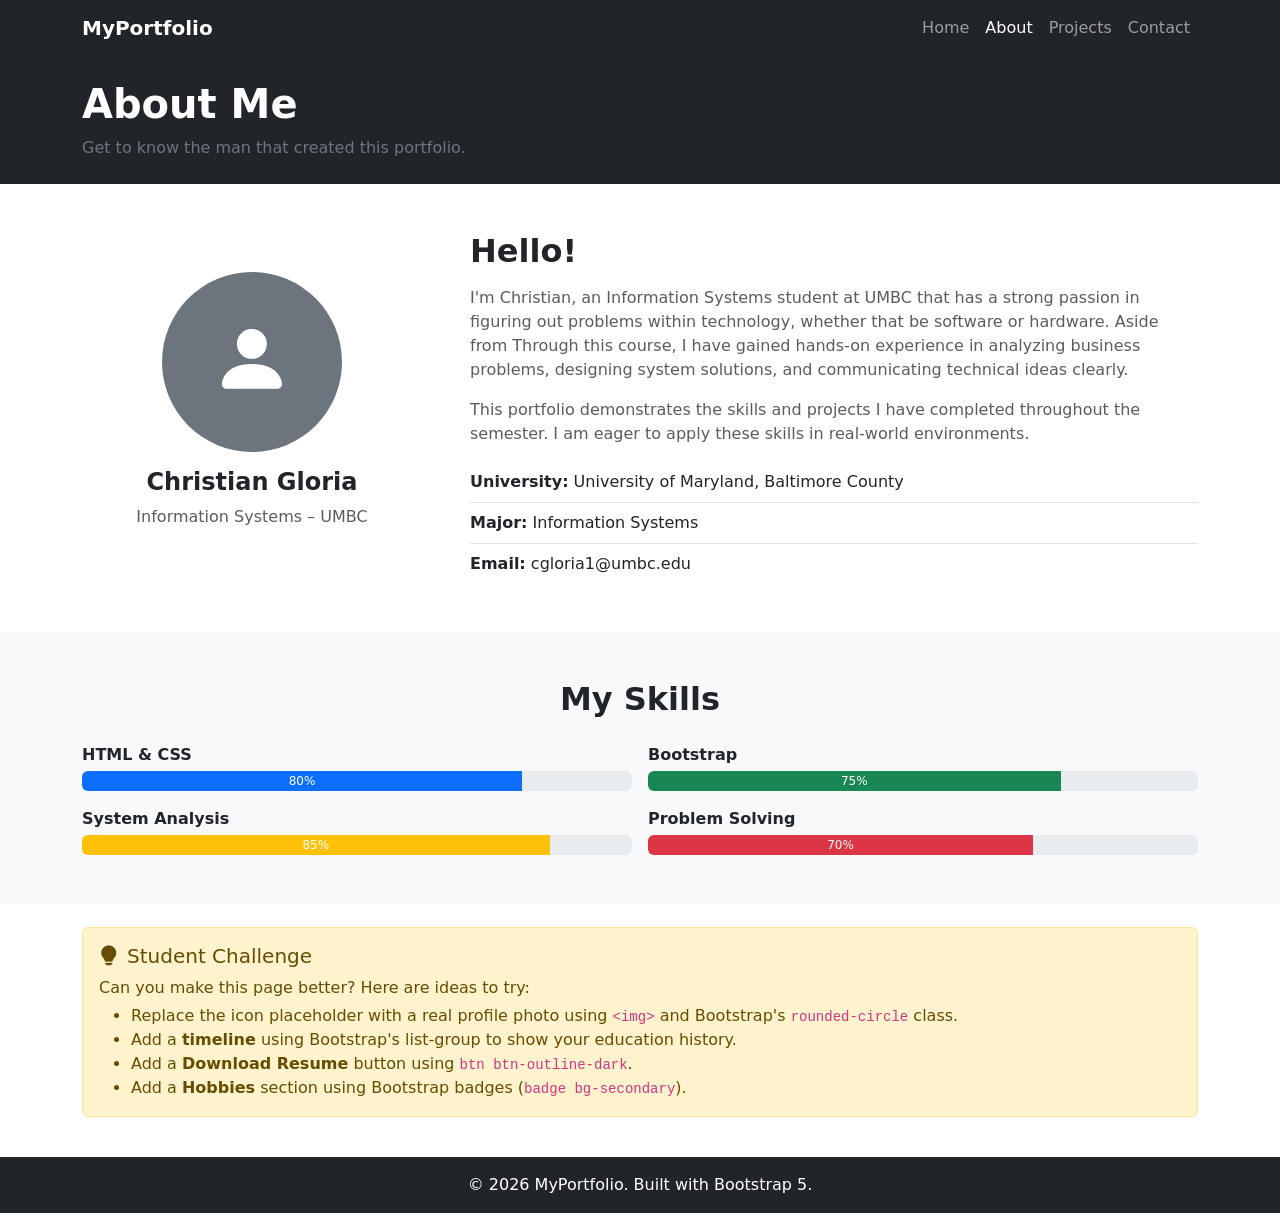
==== about.html @ 20e2e07e "Updated files" ====
<!DOCTYPE html>
<html lang="en">
<head>
  <meta charset="UTF-8" />
  <meta name="viewport" content="width=device-width, initial-scale=1.0" />
  <title>My Portfolio – About</title>
  <link href="https://cdn.jsdelivr.net/npm/bootstrap@5.3.3/dist/css/bootstrap.min.css" rel="stylesheet" />
  <link href="https://cdn.jsdelivr.net/npm/bootstrap-icons@1.11.3/font/bootstrap-icons.min.css" rel="stylesheet" />
</head>
<body>

  <!-- Navigation -->
  <nav class="navbar navbar-expand-lg navbar-dark bg-dark">
    <div class="container">
      <a class="navbar-brand fw-bold" href="index.html">MyPortfolio</a>
      <button class="navbar-toggler" type="button" data-bs-toggle="collapse" data-bs-target="#navMenu">
        <span class="navbar-toggler-icon"></span>
      </button>
      <div class="collapse navbar-collapse" id="navMenu">
        <ul class="navbar-nav ms-auto">
          <li class="nav-item"><a class="nav-link" href="index.html">Home</a></li>
          <li class="nav-item"><a class="nav-link active" href="about.html">About</a></li>
          <li class="nav-item"><a class="nav-link" href="projects.html">Projects</a></li>
          <li class="nav-item"><a class="nav-link" href="contact.html">Contact</a></li>
        </ul>
      </div>
    </div>
  </nav>

  <!-- Page Header -->
  <section class="bg-dark text-white py-4">
    <div class="container">
      <h1 class="fw-bold">About Me</h1>
      <p class="text-secondary mb-0">Get to know the man that created this portfolio.</p>
    </div>
  </section>

  <!-- About Content -->
  <section class="py-5">
    <div class="container">
      <div class="row align-items-center g-5">

        <!-- Profile Photo Placeholder -->
        <div class="col-md-4 text-center">
          <div class="bg-secondary rounded-circle d-inline-flex align-items-center justify-content-center" style="width:180px; height:180px;">
            <i class="bi bi-person-fill text-white" style="font-size:5rem;"></i>
          </div>
          <h4 class="mt-3 fw-bold">Christian Gloria</h4>
          <p class="text-muted">Information Systems – UMBC</p>
        </div>

        <!-- Bio -->
        <div class="col-md-8">
          <h2 class="fw-bold mb-3">Hello!</h2>
          <p class="text-muted">
            I'm Christian, an Information Systems student at UMBC that has a strong passion in figuring out problems within technology, whether that be software or hardware. Aside from Through this course,
            I have gained hands-on experience in analyzing business problems, designing system solutions,
            and communicating technical ideas clearly.
          </p>
          <p class="text-muted">
            This portfolio demonstrates the skills and projects I have completed throughout the semester.
            I am eager to apply these skills in real-world environments.
          </p>

          <!-- Info List -->
          <ul class="list-group list-group-flush mt-3">
            <li class="list-group-item px-0"><strong>University:</strong> University of Maryland, Baltimore County</li>
            <li class="list-group-item px-0"><strong>Major:</strong> Information Systems</li>
            <li class="list-group-item px-0"><strong>Email:</strong> cgloria1@umbc.edu</li>
          </ul>
        </div>
      </div>
    </div>
  </section>

  <!-- Skills Section -->
  <section class="bg-light py-5">
    <div class="container">
      <h2 class="text-center fw-bold mb-4">My Skills</h2>
      <div class="row g-3">
        <div class="col-md-6">
          <p class="mb-1 fw-semibold">HTML & CSS</p>
          <div class="progress" style="height:20px;">
            <div class="progress-bar bg-primary" style="width:80%">80%</div>
          </div>
        </div>
        <div class="col-md-6">
          <p class="mb-1 fw-semibold">Bootstrap</p>
          <div class="progress" style="height:20px;">
            <div class="progress-bar bg-success" style="width:75%">75%</div>
          </div>
        </div>
        <div class="col-md-6">
          <p class="mb-1 fw-semibold">System Analysis</p>
          <div class="progress" style="height:20px;">
            <div class="progress-bar bg-warning" style="width:85%">85%</div>
          </div>
        </div>
        <div class="col-md-6">
          <p class="mb-1 fw-semibold">Problem Solving</p>
          <div class="progress" style="height:20px;">
            <div class="progress-bar bg-danger" style="width:70%">70%</div>
          </div>
        </div>
      </div>
    </div>
  </section>

  <!-- Challenge Box -->
  <section class="py-4">
    <div class="container">
      <div class="alert alert-warning" role="alert">
        <h5 class="alert-heading"><i class="bi bi-lightbulb-fill me-2"></i>Student Challenge</h5>
        <p class="mb-1">Can you make this page better? Here are ideas to try:</p>
        <ul class="mb-0">
          <li>Replace the icon placeholder with a real profile photo using <code>&lt;img&gt;</code> and Bootstrap's <code>rounded-circle</code> class.</li>
          <li>Add a <strong>timeline</strong> using Bootstrap's list-group to show your education history.</li>
          <li>Add a <strong>Download Resume</strong> button using <code>btn btn-outline-dark</code>.</li>
          <li>Add a <strong>Hobbies</strong> section using Bootstrap badges (<code>badge bg-secondary</code>).</li>
        </ul>
      </div>
    </div>
  </section>

  <!-- Footer -->
  <footer class="bg-dark text-white text-center py-3">
    <p class="mb-0">&copy; 2026 MyPortfolio. Built with Bootstrap 5.</p>
  </footer>

  <script src="https://cdn.jsdelivr.net/npm/bootstrap@5.3.3/dist/js/bootstrap.bundle.min.js"></script>
</body>
</html>
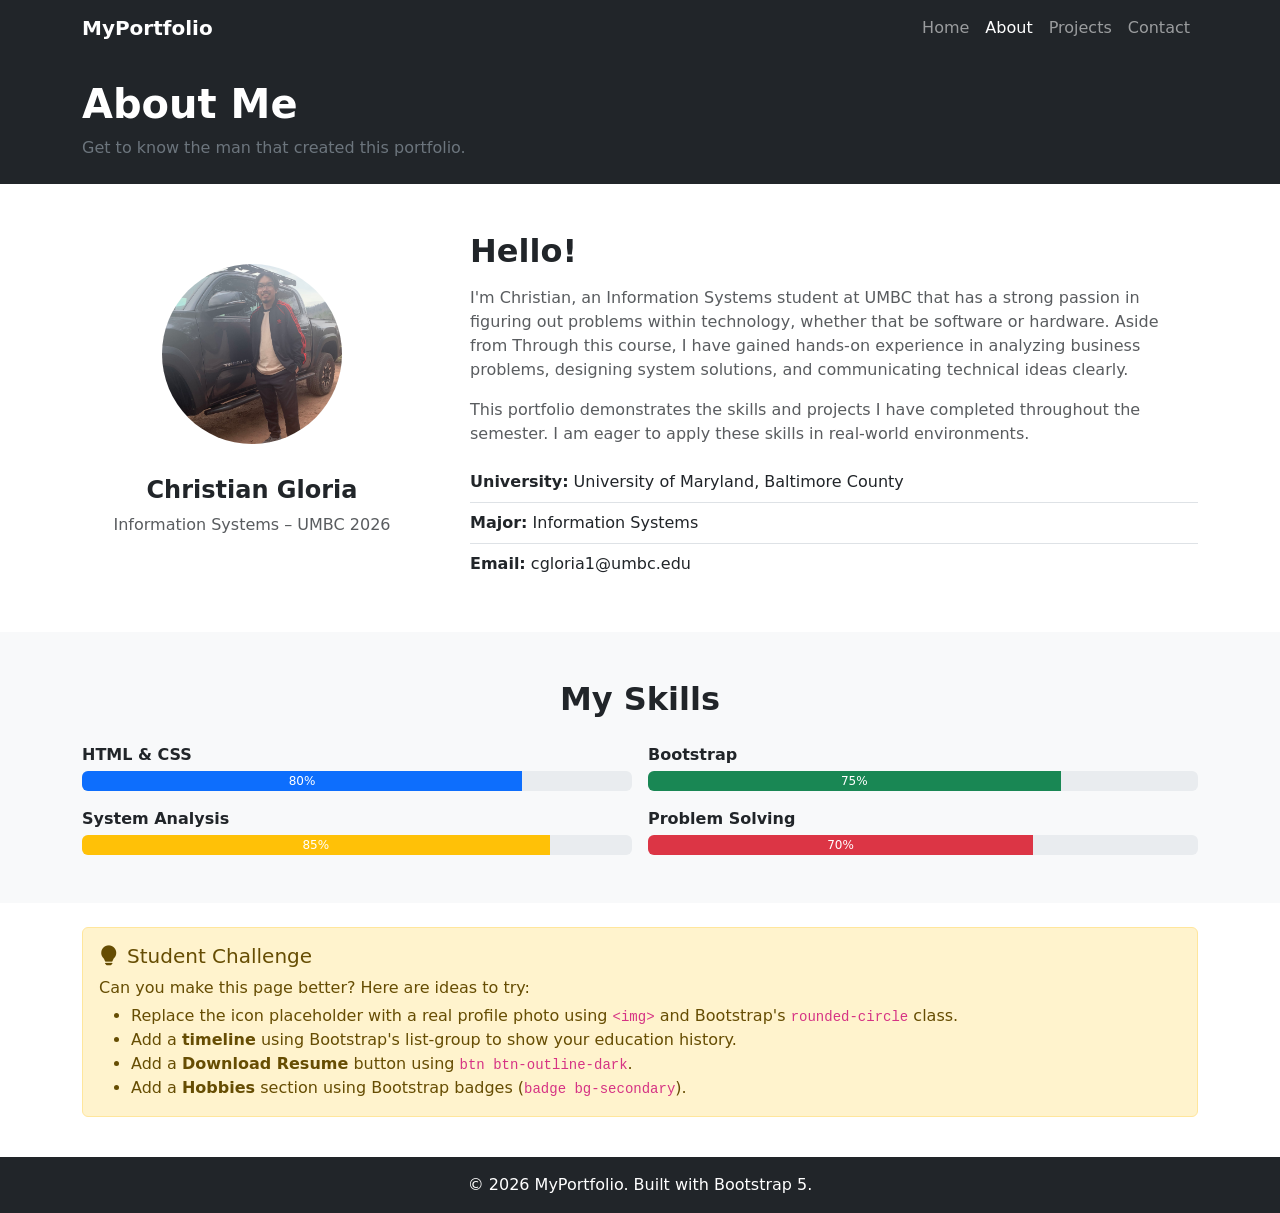
==== commit 045aff5d: "update" ====
--- a/about.html
+++ b/about.html
@@ -42,11 +42,10 @@
 
         <!-- Profile Photo Placeholder -->
         <div class="col-md-4 text-center">
-          <div class="bg-secondary rounded-circle d-inline-flex align-items-center justify-content-center" style="width:180px; height:180px;">
-            <i class="bi bi-person-fill text-white" style="font-size:5rem;"></i>
-          </div>
+          <img src="IMG_6733.jpg" alt="Christian Gloria" class="rounded-circle mb-3"
+               style="width:180px; height:180px; object-fit:cover; border:5px solid var(--latte);">
           <h4 class="mt-3 fw-bold">Christian Gloria</h4>
-          <p class="text-muted">Information Systems – UMBC</p>
+          <p class="text-muted">Information Systems – UMBC 2026</p>
         </div>
 
         <!-- Bio -->
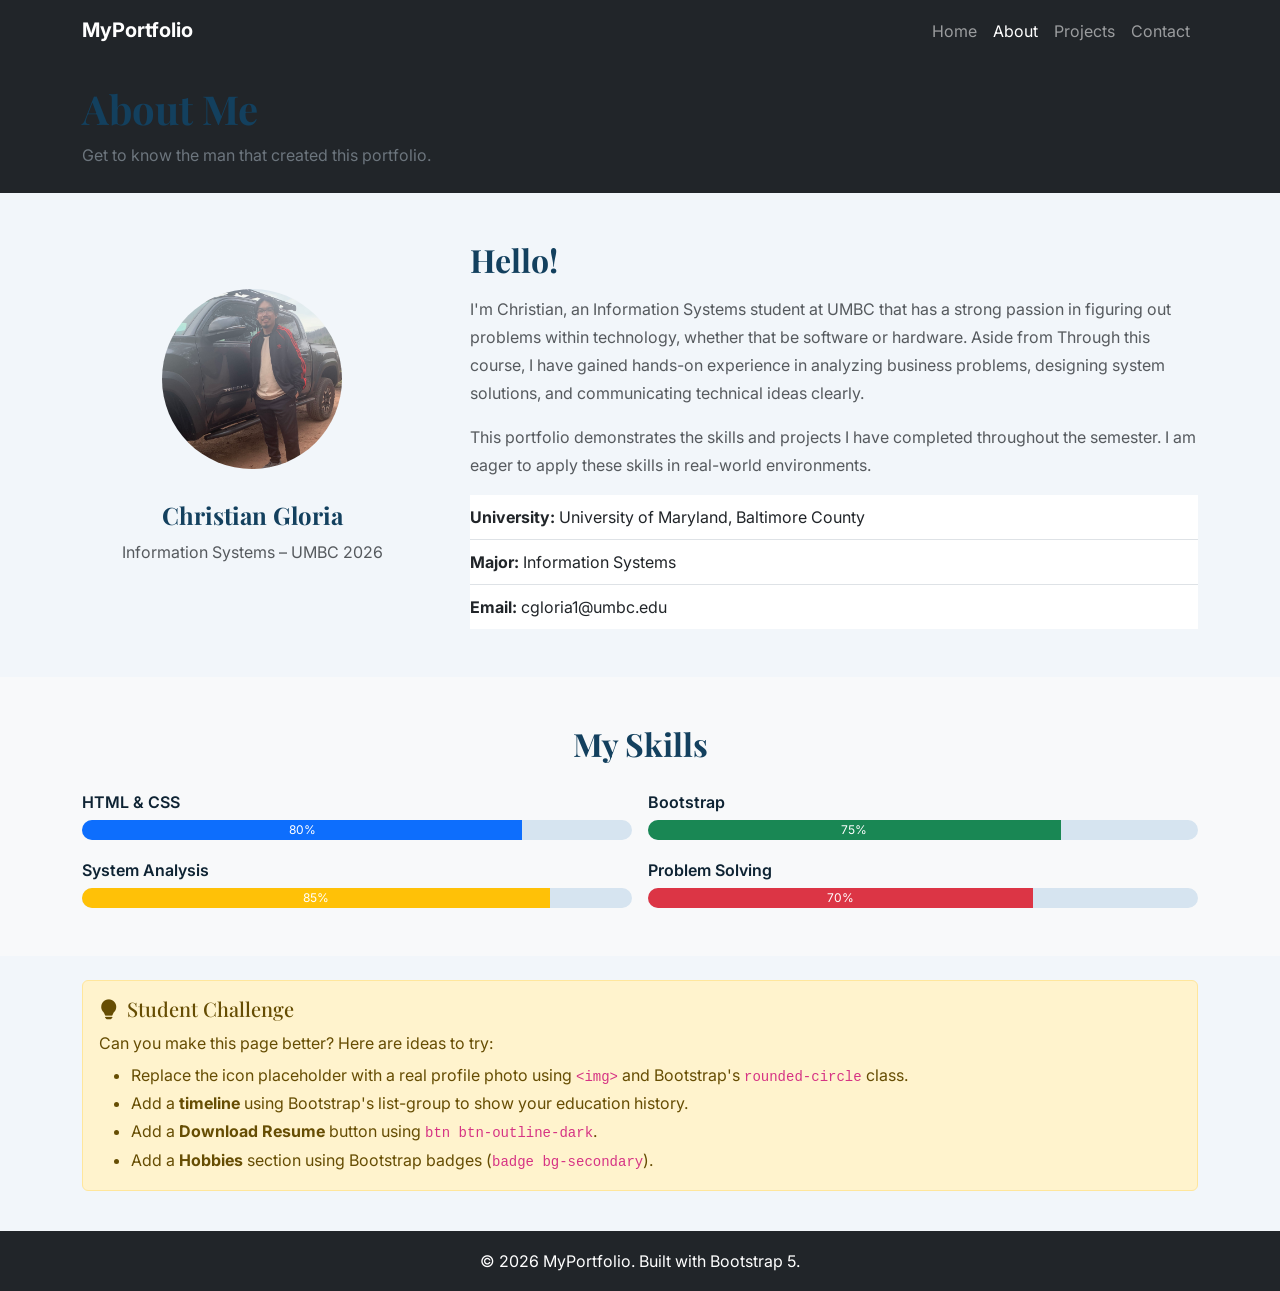
==== commit aa420e63: "add style.css" ====
--- a/about.html
+++ b/about.html
@@ -6,6 +6,7 @@
   <title>My Portfolio – About</title>
   <link href="https://cdn.jsdelivr.net/npm/bootstrap@5.3.3/dist/css/bootstrap.min.css" rel="stylesheet" />
   <link href="https://cdn.jsdelivr.net/npm/bootstrap-icons@1.11.3/font/bootstrap-icons.min.css" rel="stylesheet" />
+  <link href="style.css" rel="stylesheet" />
 </head>
 <body>
 
--- a/style.css
+++ b/style.css
@@ -0,0 +1,241 @@
+@import url('https://fonts.googleapis.com/css2?family=Playfair+Display:wght@400;600;700&family=Inter:wght@300;400;500;600&display=swap');
+
+:root {
+  --mist:        #F2F6FA;
+  --foam:        #D6E4F0;
+  --wave:        #5A9BC8;
+  --ocean:       #2A6F97;
+  --deep:        #13405E;
+  --text-dark:   #0E2333;
+  --text-muted:  #5A7A8A;
+  --border-cool: #96C4D4;
+}
+
+/* ── Base ── */
+body {
+  background-color: var(--mist);
+  color: var(--text-dark);
+  font-family: 'Inter', sans-serif;
+  line-height: 1.75;
+}
+h1, h2, h3, h4, h5, h6 {
+  font-family: 'Playfair Display', serif;
+  color: var(--deep);
+}
+a { transition: color 0.2s; }
+
+/* ── Navbar ── */
+.navbar-coffee {
+  background-color: var(--deep);
+  padding: 0.85rem 0;
+}
+.navbar-coffee .navbar-brand {
+  color: var(--foam) !important;
+  font-family: 'Playfair Display', serif;
+  font-size: 1.35rem;
+  letter-spacing: 0.3px;
+}
+.navbar-coffee .nav-link {
+  color: rgba(214, 228, 240, 0.85) !important;
+  font-weight: 500;
+  font-size: 0.93rem;
+  padding: 0.38rem 0.9rem !important;
+  border-radius: 20px;
+  transition: all 0.2s;
+}
+.navbar-coffee .nav-link:hover,
+.navbar-coffee .nav-link.active {
+  color: var(--wave) !important;
+  background-color: rgba(90, 155, 200, 0.15);
+}
+.navbar-coffee .navbar-toggler {
+  border: none;
+  box-shadow: none;
+}
+
+/* ── Buttons ── */
+.btn-coffee {
+  background-color: var(--ocean);
+  border: 2px solid var(--ocean);
+  color: #fff;
+  border-radius: 30px;
+  padding: 0.5rem 1.5rem;
+  font-weight: 600;
+}
+.btn-coffee:hover, .btn-coffee:focus {
+  background-color: var(--deep);
+  border-color: var(--deep);
+  color: #fff;
+}
+.btn-outline-coffee {
+  background: transparent;
+  border: 2px solid var(--ocean);
+  color: var(--ocean);
+  border-radius: 30px;
+  padding: 0.5rem 1.5rem;
+  font-weight: 600;
+}
+.btn-outline-coffee:hover, .btn-outline-coffee:focus {
+  background-color: var(--ocean);
+  border-color: var(--ocean);
+  color: #fff;
+}
+
+/* ── Hero ── */
+.hero-section {
+  background: linear-gradient(140deg, var(--foam) 0%, var(--mist) 68%);
+  padding: 5rem 0 4rem;
+  position: relative;
+  overflow: hidden;
+}
+.hero-section::after {
+  content: '';
+  position: absolute;
+  right: -80px;
+  top: -80px;
+  width: 360px;
+  height: 360px;
+  background: radial-gradient(circle, rgba(90,155,200,0.18) 0%, transparent 70%);
+  border-radius: 50%;
+  pointer-events: none;
+}
+
+/* ── Page Header ── */
+.page-header {
+  background: linear-gradient(135deg, var(--deep), var(--ocean));
+  padding: 3rem 0 2.5rem;
+}
+.page-header h1 {
+  color: var(--foam);
+  font-family: 'Playfair Display', serif;
+}
+.page-header p {
+  color: rgba(214, 228, 240, 0.72);
+  font-family: 'Inter', sans-serif;
+  margin-bottom: 0;
+}
+
+/* ── Cards ── */
+.card-warm {
+  background: #fff;
+  border: 1px solid var(--foam);
+  border-radius: 16px;
+  box-shadow: 0 2px 16px rgba(19, 64, 94, 0.06);
+  transition: transform 0.2s ease, box-shadow 0.2s ease;
+}
+.card-warm:hover {
+  transform: translateY(-4px);
+  box-shadow: 0 10px 32px rgba(19, 64, 94, 0.11);
+}
+.card-header-coffee {
+  background: linear-gradient(135deg, var(--deep), var(--ocean));
+  color: var(--foam);
+  border-radius: 15px 15px 0 0 !important;
+  padding: 1.2rem 1.5rem;
+}
+.card-header-coffee small { opacity: 0.75; }
+
+/* ── Section backgrounds ── */
+.bg-cream    { background-color: var(--mist); }
+.bg-latte    { background-color: var(--foam); }
+.bg-espresso { background-color: var(--deep); }
+
+/* ── Text helpers ── */
+.text-coffee     { color: var(--ocean); }
+.text-caramel    { color: var(--wave); }
+.text-espresso   { color: var(--deep); }
+.text-warm-muted { color: var(--text-muted); }
+
+/* ── Icon circles ── */
+.icon-circle {
+  width: 56px;
+  height: 56px;
+  border-radius: 50%;
+  background: var(--foam);
+  display: flex;
+  align-items: center;
+  justify-content: center;
+  font-size: 1.4rem;
+  color: var(--ocean);
+  flex-shrink: 0;
+}
+
+/* ── Skill tags ── */
+.skill-tag {
+  display: inline-block;
+  background: var(--foam);
+  color: var(--deep);
+  border-radius: 20px;
+  padding: 0.3rem 0.9rem;
+  font-size: 0.82rem;
+  font-weight: 500;
+}
+
+/* ── Progress bars ── */
+.progress {
+  background-color: var(--foam);
+  border-radius: 20px;
+}
+.progress-bar-coffee  { background-color: var(--ocean)  !important; }
+.progress-bar-caramel { background-color: var(--wave) !important; }
+
+/* ── Profile circle ── */
+.profile-circle {
+  border-radius: 50%;
+  background: linear-gradient(135deg, var(--wave), var(--ocean));
+  display: inline-flex;
+  align-items: center;
+  justify-content: center;
+  border: 5px solid var(--foam);
+}
+
+/* ── Timeline ── */
+.timeline-item {
+  border-left: 3px solid var(--wave);
+  padding-left: 1.5rem;
+  padding-bottom: 0.5rem;
+  position: relative;
+}
+.timeline-item::before {
+  content: '';
+  position: absolute;
+  left: -8px;
+  top: 6px;
+  width: 13px;
+  height: 13px;
+  background: var(--wave);
+  border-radius: 50%;
+  border: 2px solid var(--mist);
+}
+
+/* ── Form ── */
+.form-control:focus,
+.form-select:focus {
+  border-color: var(--wave);
+  box-shadow: 0 0 0 0.2rem rgba(90, 155, 200, 0.22);
+}
+.form-label {
+  color: var(--deep);
+  font-weight: 500;
+  font-size: 0.9rem;
+}
+
+/* ── Footer ── */
+footer {
+  background-color: var(--deep);
+  color: var(--foam);
+  padding: 2rem 0;
+}
+footer a {
+  color: var(--wave);
+  text-decoration: none;
+}
+footer a:hover { color: var(--foam); }
+
+/* ── List group overrides ── */
+.list-warm .list-group-item {
+  background: transparent;
+  border-color: var(--foam) !important;
+  padding-left: 0;
+  padding-right: 0;
+}
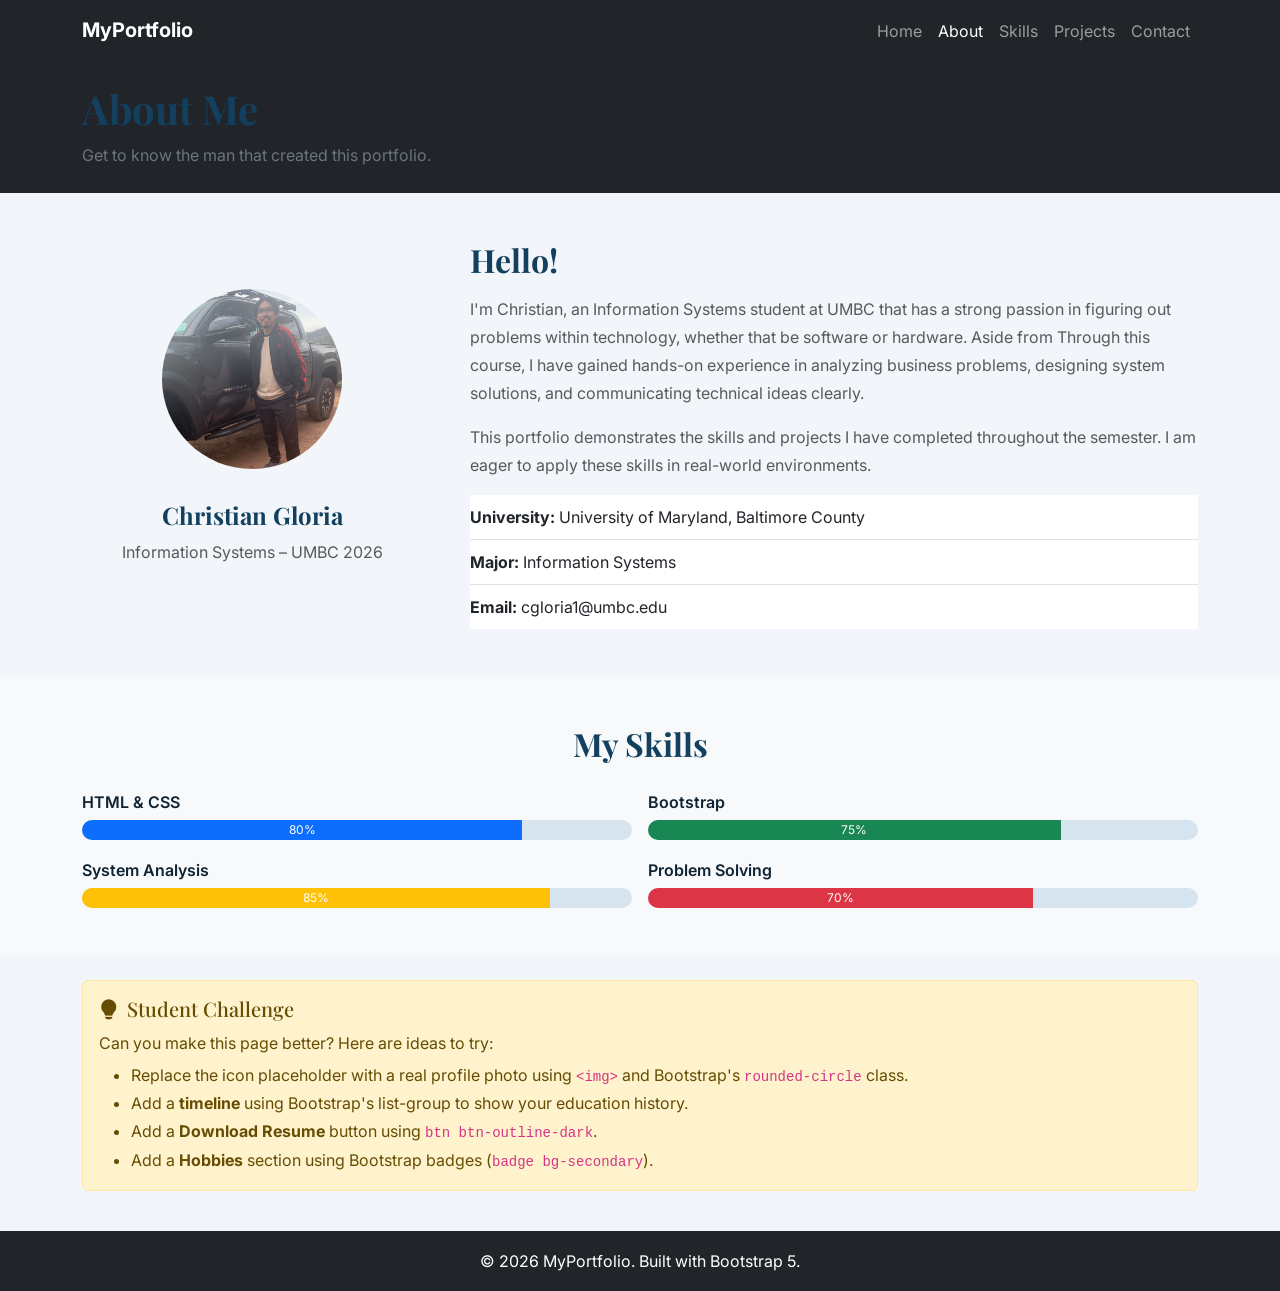
==== commit b476a525: "added skills.html" ====
--- a/about.html
+++ b/about.html
@@ -3,7 +3,7 @@
 <head>
   <meta charset="UTF-8" />
   <meta name="viewport" content="width=device-width, initial-scale=1.0" />
-  <title>My Portfolio – About</title>
+  <title>Christian Gloria - About</title>
   <link href="https://cdn.jsdelivr.net/npm/bootstrap@5.3.3/dist/css/bootstrap.min.css" rel="stylesheet" />
   <link href="https://cdn.jsdelivr.net/npm/bootstrap-icons@1.11.3/font/bootstrap-icons.min.css" rel="stylesheet" />
   <link href="style.css" rel="stylesheet" />
@@ -21,6 +21,7 @@
         <ul class="navbar-nav ms-auto">
           <li class="nav-item"><a class="nav-link" href="index.html">Home</a></li>
           <li class="nav-item"><a class="nav-link active" href="about.html">About</a></li>
+            <li class="nav-item"><a class="nav-link" href="skills.html">Skills</a></li>
           <li class="nav-item"><a class="nav-link" href="projects.html">Projects</a></li>
           <li class="nav-item"><a class="nav-link" href="contact.html">Contact</a></li>
         </ul>
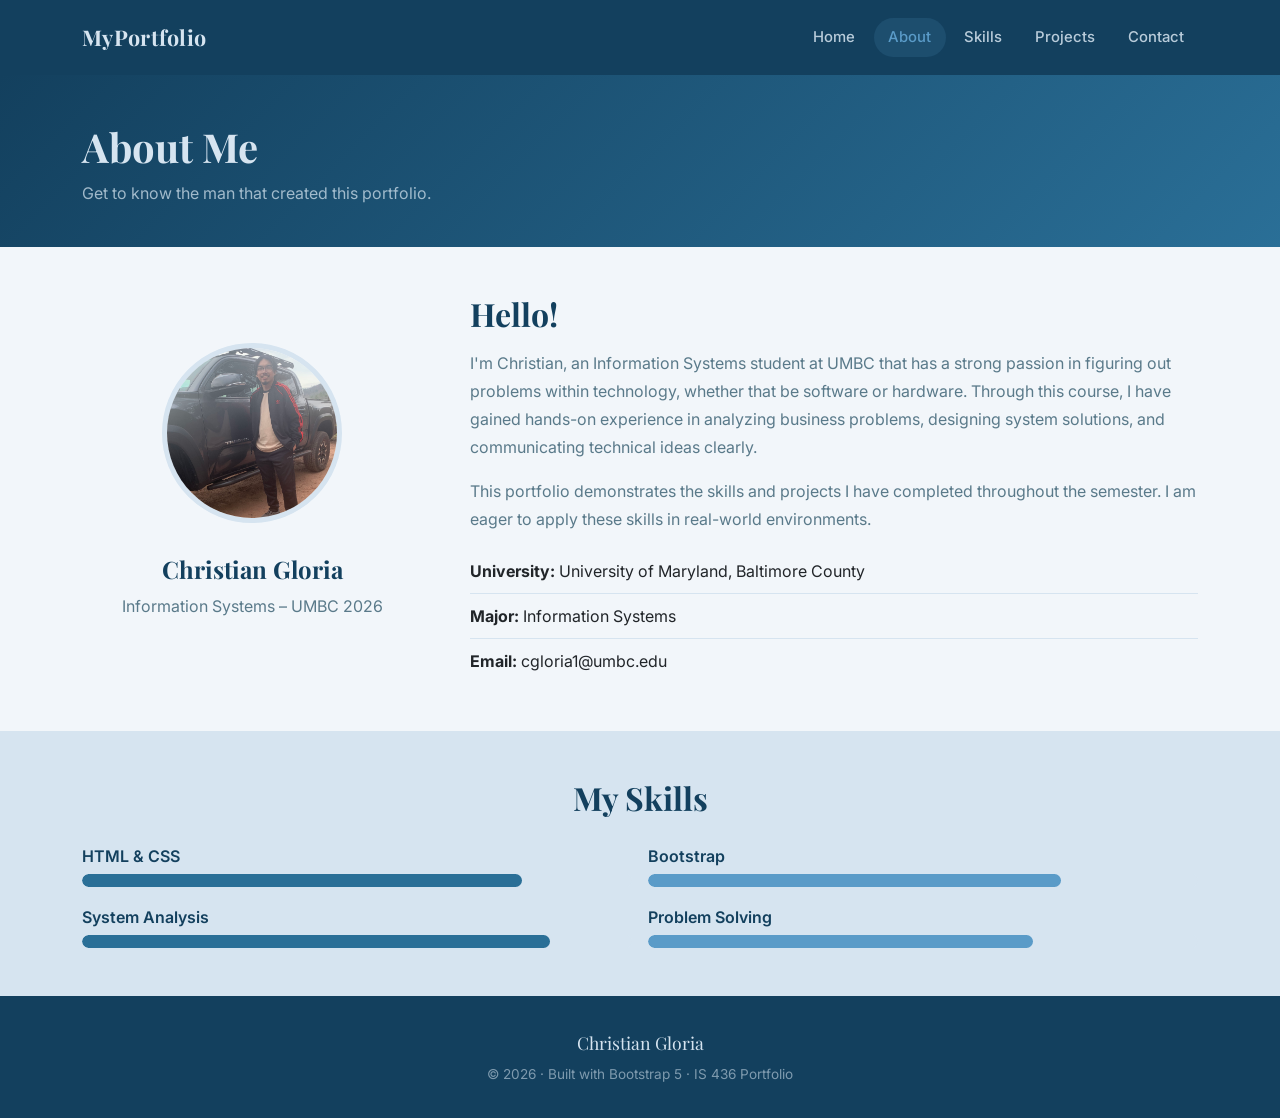
==== commit 799f7201: "css update" ====
--- a/about.html
+++ b/about.html
@@ -11,17 +11,17 @@
 <body>
 
   <!-- Navigation -->
-  <nav class="navbar navbar-expand-lg navbar-dark bg-dark">
+  <nav class="navbar navbar-expand-lg navbar-ocean">
     <div class="container">
       <a class="navbar-brand fw-bold" href="index.html">MyPortfolio</a>
       <button class="navbar-toggler" type="button" data-bs-toggle="collapse" data-bs-target="#navMenu">
-        <span class="navbar-toggler-icon"></span>
+        <i class="bi bi-list fs-3" style="color: var(--foam);"></i>
       </button>
       <div class="collapse navbar-collapse" id="navMenu">
-        <ul class="navbar-nav ms-auto">
+        <ul class="navbar-nav ms-auto gap-1">
           <li class="nav-item"><a class="nav-link" href="index.html">Home</a></li>
           <li class="nav-item"><a class="nav-link active" href="about.html">About</a></li>
-            <li class="nav-item"><a class="nav-link" href="skills.html">Skills</a></li>
+          <li class="nav-item"><a class="nav-link" href="skills.html">Skills</a></li>
           <li class="nav-item"><a class="nav-link" href="projects.html">Projects</a></li>
           <li class="nav-item"><a class="nav-link" href="contact.html">Contact</a></li>
         </ul>
@@ -30,41 +30,41 @@
   </nav>
 
   <!-- Page Header -->
-  <section class="bg-dark text-white py-4">
+  <section class="page-header">
     <div class="container">
       <h1 class="fw-bold">About Me</h1>
-      <p class="text-secondary mb-0">Get to know the man that created this portfolio.</p>
+      <p>Get to know the man that created this portfolio.</p>
     </div>
   </section>
 
   <!-- About Content -->
-  <section class="py-5">
+  <section class="py-5 bg-mist">
     <div class="container">
       <div class="row align-items-center g-5">
 
-        <!-- Profile Photo Placeholder -->
+        <!-- Profile Photo -->
         <div class="col-md-4 text-center">
           <img src="IMG_6733.jpg" alt="Christian Gloria" class="rounded-circle mb-3"
-               style="width:180px; height:180px; object-fit:cover; border:5px solid var(--latte);">
-          <h4 class="mt-3 fw-bold">Christian Gloria</h4>
-          <p class="text-muted">Information Systems – UMBC 2026</p>
+               style="width:180px; height:180px; object-fit:cover; border:5px solid var(--foam);">
+          <h4 class="mt-3 fw-bold text-deep">Christian Gloria</h4>
+          <p class="text-mist-muted">Information Systems – UMBC 2026</p>
         </div>
 
         <!-- Bio -->
         <div class="col-md-8">
           <h2 class="fw-bold mb-3">Hello!</h2>
-          <p class="text-muted">
-            I'm Christian, an Information Systems student at UMBC that has a strong passion in figuring out problems within technology, whether that be software or hardware. Aside from Through this course,
+          <p class="text-mist-muted">
+            I'm Christian, an Information Systems student at UMBC that has a strong passion in figuring out problems within technology, whether that be software or hardware. Through this course,
             I have gained hands-on experience in analyzing business problems, designing system solutions,
             and communicating technical ideas clearly.
           </p>
-          <p class="text-muted">
+          <p class="text-mist-muted">
             This portfolio demonstrates the skills and projects I have completed throughout the semester.
             I am eager to apply these skills in real-world environments.
           </p>
 
           <!-- Info List -->
-          <ul class="list-group list-group-flush mt-3">
+          <ul class="list-group list-group-flush mt-3 list-mist">
             <li class="list-group-item px-0"><strong>University:</strong> University of Maryland, Baltimore County</li>
             <li class="list-group-item px-0"><strong>Major:</strong> Information Systems</li>
             <li class="list-group-item px-0"><strong>Email:</strong> cgloria1@umbc.edu</li>
@@ -75,59 +75,46 @@
   </section>
 
   <!-- Skills Section -->
-  <section class="bg-light py-5">
+  <section class="py-5 bg-foam">
     <div class="container">
       <h2 class="text-center fw-bold mb-4">My Skills</h2>
       <div class="row g-3">
         <div class="col-md-6">
-          <p class="mb-1 fw-semibold">HTML & CSS</p>
-          <div class="progress" style="height:20px;">
-            <div class="progress-bar bg-primary" style="width:80%">80%</div>
+          <p class="mb-1 fw-semibold text-deep">HTML & CSS</p>
+          <div class="progress" style="height:13px;">
+            <div class="progress-bar progress-bar-ocean rounded-pill" style="width:80%"></div>
           </div>
         </div>
         <div class="col-md-6">
-          <p class="mb-1 fw-semibold">Bootstrap</p>
-          <div class="progress" style="height:20px;">
-            <div class="progress-bar bg-success" style="width:75%">75%</div>
+          <p class="mb-1 fw-semibold text-deep">Bootstrap</p>
+          <div class="progress" style="height:13px;">
+            <div class="progress-bar progress-bar-wave rounded-pill" style="width:75%"></div>
           </div>
         </div>
         <div class="col-md-6">
-          <p class="mb-1 fw-semibold">System Analysis</p>
-          <div class="progress" style="height:20px;">
-            <div class="progress-bar bg-warning" style="width:85%">85%</div>
+          <p class="mb-1 fw-semibold text-deep">System Analysis</p>
+          <div class="progress" style="height:13px;">
+            <div class="progress-bar progress-bar-ocean rounded-pill" style="width:85%"></div>
           </div>
         </div>
         <div class="col-md-6">
-          <p class="mb-1 fw-semibold">Problem Solving</p>
-          <div class="progress" style="height:20px;">
-            <div class="progress-bar bg-danger" style="width:70%">70%</div>
+          <p class="mb-1 fw-semibold text-deep">Problem Solving</p>
+          <div class="progress" style="height:13px;">
+            <div class="progress-bar progress-bar-wave rounded-pill" style="width:70%"></div>
           </div>
         </div>
       </div>
     </div>
   </section>
 
-  <!-- Challenge Box -->
-  <section class="py-4">
+  <!-- Footer -->
+  <footer class="text-center">
     <div class="container">
-      <div class="alert alert-warning" role="alert">
-        <h5 class="alert-heading"><i class="bi bi-lightbulb-fill me-2"></i>Student Challenge</h5>
-        <p class="mb-1">Can you make this page better? Here are ideas to try:</p>
-        <ul class="mb-0">
-          <li>Replace the icon placeholder with a real profile photo using <code>&lt;img&gt;</code> and Bootstrap's <code>rounded-circle</code> class.</li>
-          <li>Add a <strong>timeline</strong> using Bootstrap's list-group to show your education history.</li>
-          <li>Add a <strong>Download Resume</strong> button using <code>btn btn-outline-dark</code>.</li>
-          <li>Add a <strong>Hobbies</strong> section using Bootstrap badges (<code>badge bg-secondary</code>).</li>
-        </ul>
-      </div>
+      <p class="mb-1" style="font-family:'Playfair Display', serif; font-size:1.1rem;">Christian Gloria</p>
+      <p class="mb-0" style="opacity:0.55; font-size:0.85rem;">&copy; 2026 · Built with Bootstrap 5 · IS 436 Portfolio</p>
     </div>
-  </section>
-
-  <!-- Footer -->
-  <footer class="bg-dark text-white text-center py-3">
-    <p class="mb-0">&copy; 2026 MyPortfolio. Built with Bootstrap 5.</p>
   </footer>
 
   <script src="https://cdn.jsdelivr.net/npm/bootstrap@5.3.3/dist/js/bootstrap.bundle.min.js"></script>
 </body>
-</html>
+</html>
--- a/style.css
+++ b/style.css
@@ -25,17 +25,17 @@
 a { transition: color 0.2s; }
 
 /* ── Navbar ── */
-.navbar-coffee {
+.navbar-ocean {
   background-color: var(--deep);
   padding: 0.85rem 0;
 }
-.navbar-coffee .navbar-brand {
+.navbar-ocean .navbar-brand {
   color: var(--foam) !important;
   font-family: 'Playfair Display', serif;
   font-size: 1.35rem;
   letter-spacing: 0.3px;
 }
-.navbar-coffee .nav-link {
+.navbar-ocean .nav-link {
   color: rgba(214, 228, 240, 0.85) !important;
   font-weight: 500;
   font-size: 0.93rem;
@@ -43,18 +43,18 @@
   border-radius: 20px;
   transition: all 0.2s;
 }
-.navbar-coffee .nav-link:hover,
-.navbar-coffee .nav-link.active {
+.navbar-ocean .nav-link:hover,
+.navbar-ocean .nav-link.active {
   color: var(--wave) !important;
   background-color: rgba(90, 155, 200, 0.15);
 }
-.navbar-coffee .navbar-toggler {
+.navbar-ocean .navbar-toggler {
   border: none;
   box-shadow: none;
 }
 
 /* ── Buttons ── */
-.btn-coffee {
+.btn-ocean {
   background-color: var(--ocean);
   border: 2px solid var(--ocean);
   color: #fff;
@@ -62,12 +62,12 @@
   padding: 0.5rem 1.5rem;
   font-weight: 600;
 }
-.btn-coffee:hover, .btn-coffee:focus {
+.btn-ocean:hover, .btn-ocean:focus {
   background-color: var(--deep);
   border-color: var(--deep);
   color: #fff;
 }
-.btn-outline-coffee {
+.btn-outline-ocean {
   background: transparent;
   border: 2px solid var(--ocean);
   color: var(--ocean);
@@ -75,7 +75,7 @@
   padding: 0.5rem 1.5rem;
   font-weight: 600;
 }
-.btn-outline-coffee:hover, .btn-outline-coffee:focus {
+.btn-outline-ocean:hover, .btn-outline-ocean:focus {
   background-color: var(--ocean);
   border-color: var(--ocean);
   color: #fff;
@@ -116,35 +116,35 @@
 }
 
 /* ── Cards ── */
-.card-warm {
+.card-mist {
   background: #fff;
   border: 1px solid var(--foam);
   border-radius: 16px;
   box-shadow: 0 2px 16px rgba(19, 64, 94, 0.06);
   transition: transform 0.2s ease, box-shadow 0.2s ease;
 }
-.card-warm:hover {
+.card-mist:hover {
   transform: translateY(-4px);
   box-shadow: 0 10px 32px rgba(19, 64, 94, 0.11);
 }
-.card-header-coffee {
+.card-header-deep {
   background: linear-gradient(135deg, var(--deep), var(--ocean));
   color: var(--foam);
   border-radius: 15px 15px 0 0 !important;
   padding: 1.2rem 1.5rem;
 }
-.card-header-coffee small { opacity: 0.75; }
+.card-header-deep small { opacity: 0.75; }
 
 /* ── Section backgrounds ── */
-.bg-cream    { background-color: var(--mist); }
-.bg-latte    { background-color: var(--foam); }
-.bg-espresso { background-color: var(--deep); }
+.bg-mist  { background-color: var(--mist); }
+.bg-foam  { background-color: var(--foam); }
+.bg-deep  { background-color: var(--deep); }
 
 /* ── Text helpers ── */
-.text-coffee     { color: var(--ocean); }
-.text-caramel    { color: var(--wave); }
-.text-espresso   { color: var(--deep); }
-.text-warm-muted { color: var(--text-muted); }
+.text-ocean      { color: var(--ocean); }
+.text-wave       { color: var(--wave); }
+.text-deep       { color: var(--deep); }
+.text-mist-muted { color: var(--text-muted); }
 
 /* ── Icon circles ── */
 .icon-circle {
@@ -176,8 +176,8 @@
   background-color: var(--foam);
   border-radius: 20px;
 }
-.progress-bar-coffee  { background-color: var(--ocean)  !important; }
-.progress-bar-caramel { background-color: var(--wave) !important; }
+.progress-bar-ocean { background-color: var(--ocean) !important; }
+.progress-bar-wave  { background-color: var(--wave)  !important; }
 
 /* ── Profile circle ── */
 .profile-circle {
@@ -233,7 +233,7 @@
 footer a:hover { color: var(--foam); }
 
 /* ── List group overrides ── */
-.list-warm .list-group-item {
+.list-mist .list-group-item {
   background: transparent;
   border-color: var(--foam) !important;
   padding-left: 0;
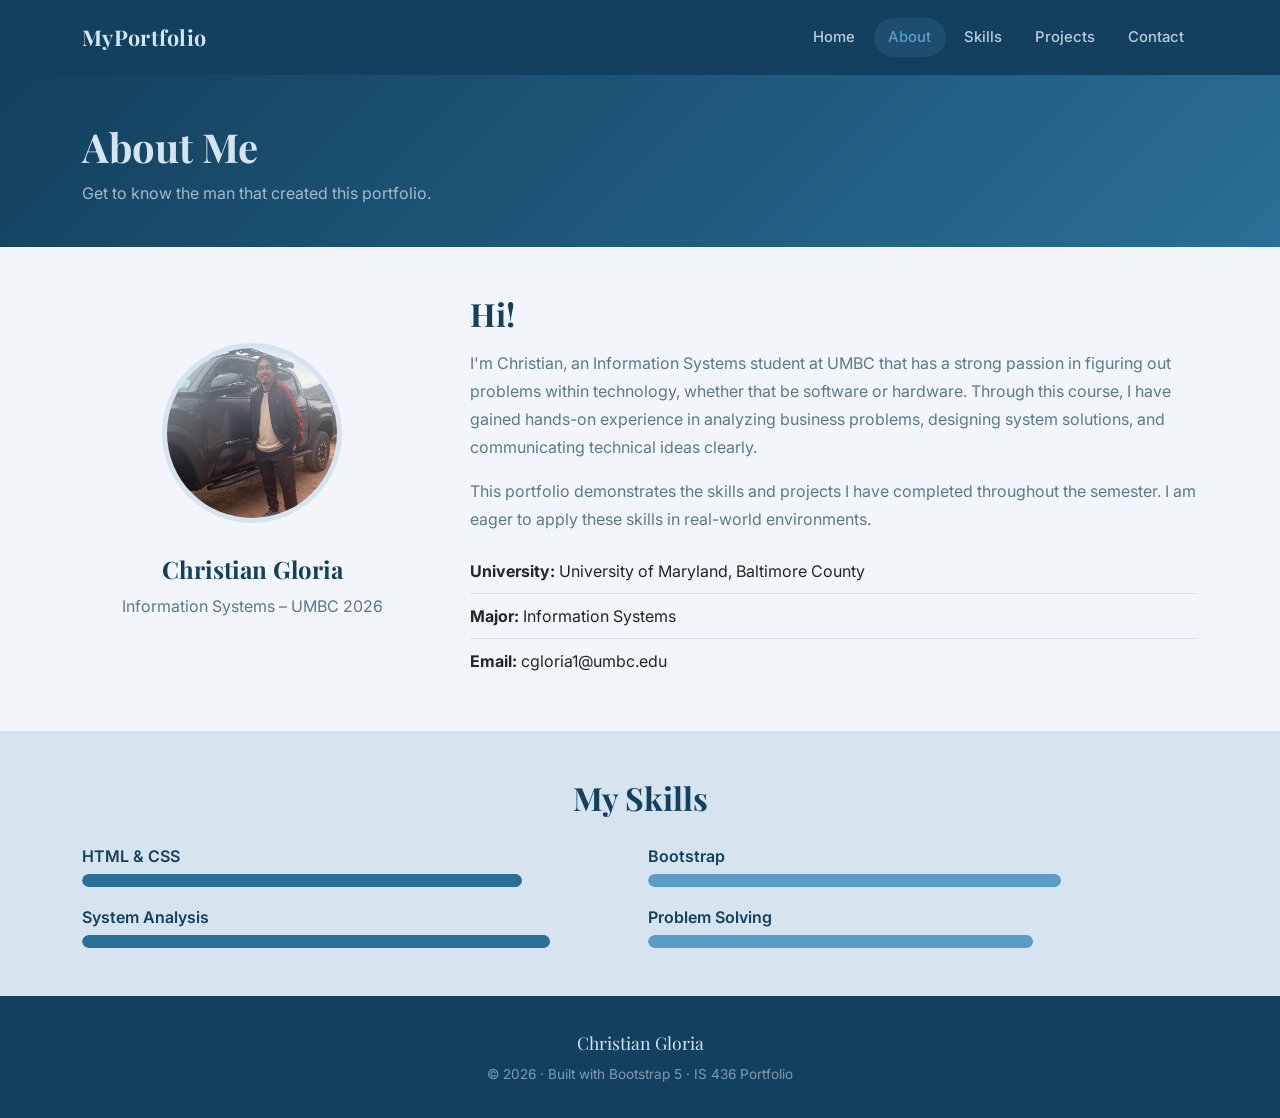
==== commit 34d68a93: "update" ====
--- a/about.html
+++ b/about.html
@@ -52,7 +52,7 @@
 
         <!-- Bio -->
         <div class="col-md-8">
-          <h2 class="fw-bold mb-3">Hello!</h2>
+          <h2 class="fw-bold mb-3">Hi!</h2>
           <p class="text-mist-muted">
             I'm Christian, an Information Systems student at UMBC that has a strong passion in figuring out problems within technology, whether that be software or hardware. Through this course,
             I have gained hands-on experience in analyzing business problems, designing system solutions,
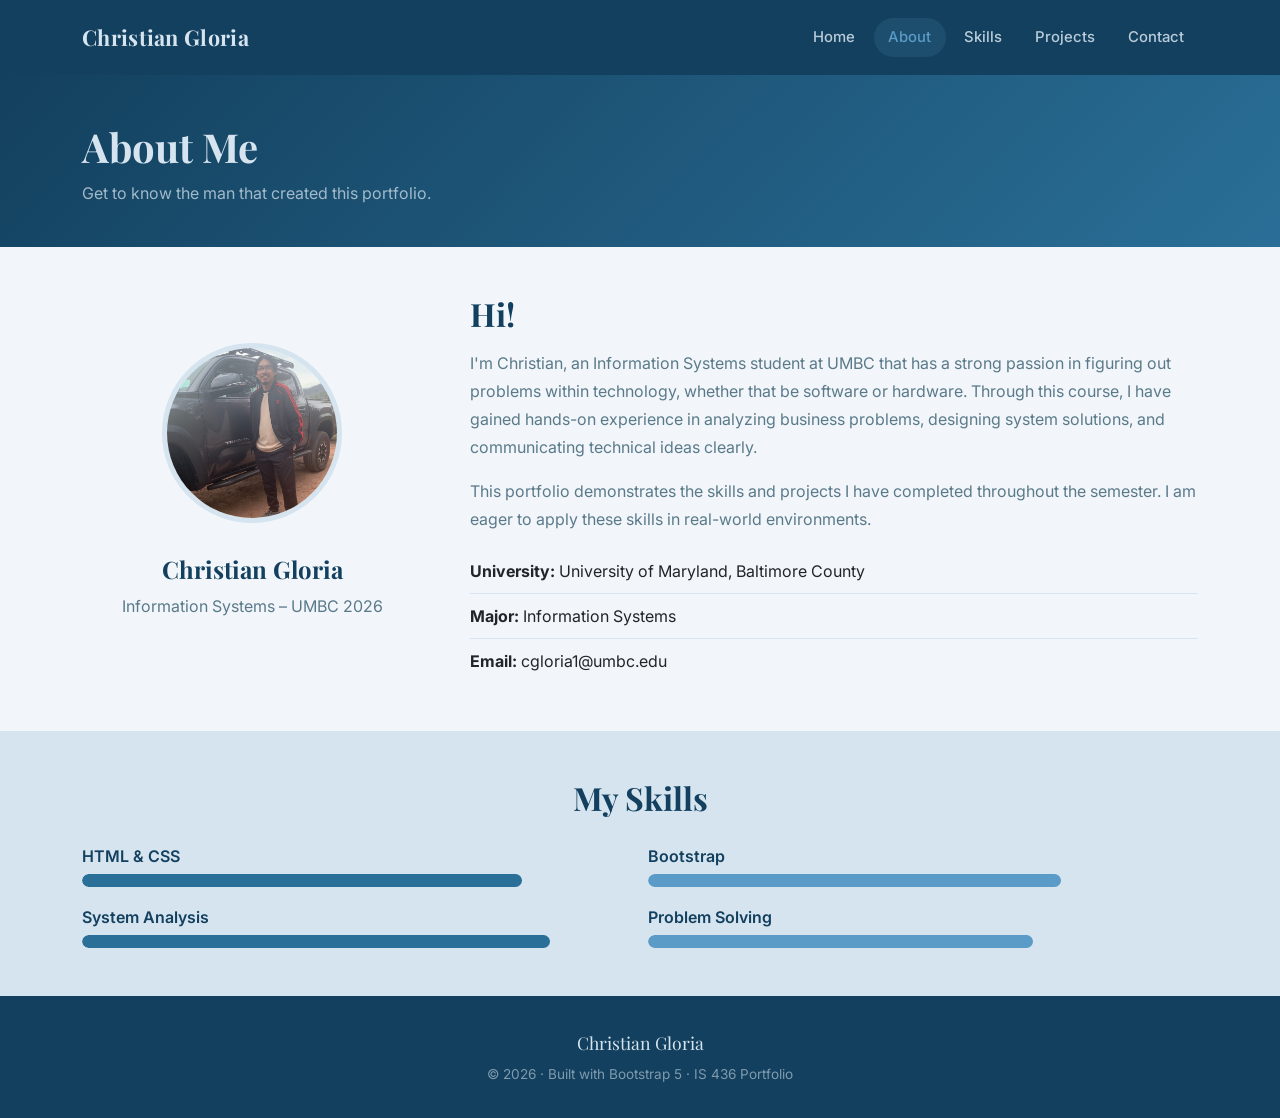
==== commit 2813f293: "Update about.html" ====
--- a/about.html
+++ b/about.html
@@ -13,7 +13,7 @@
   <!-- Navigation -->
   <nav class="navbar navbar-expand-lg navbar-ocean">
     <div class="container">
-      <a class="navbar-brand fw-bold" href="index.html">MyPortfolio</a>
+      <a class="navbar-brand fw-bold" href="index.html">Christian Gloria</a>
       <button class="navbar-toggler" type="button" data-bs-toggle="collapse" data-bs-target="#navMenu">
         <i class="bi bi-list fs-3" style="color: var(--foam);"></i>
       </button>
